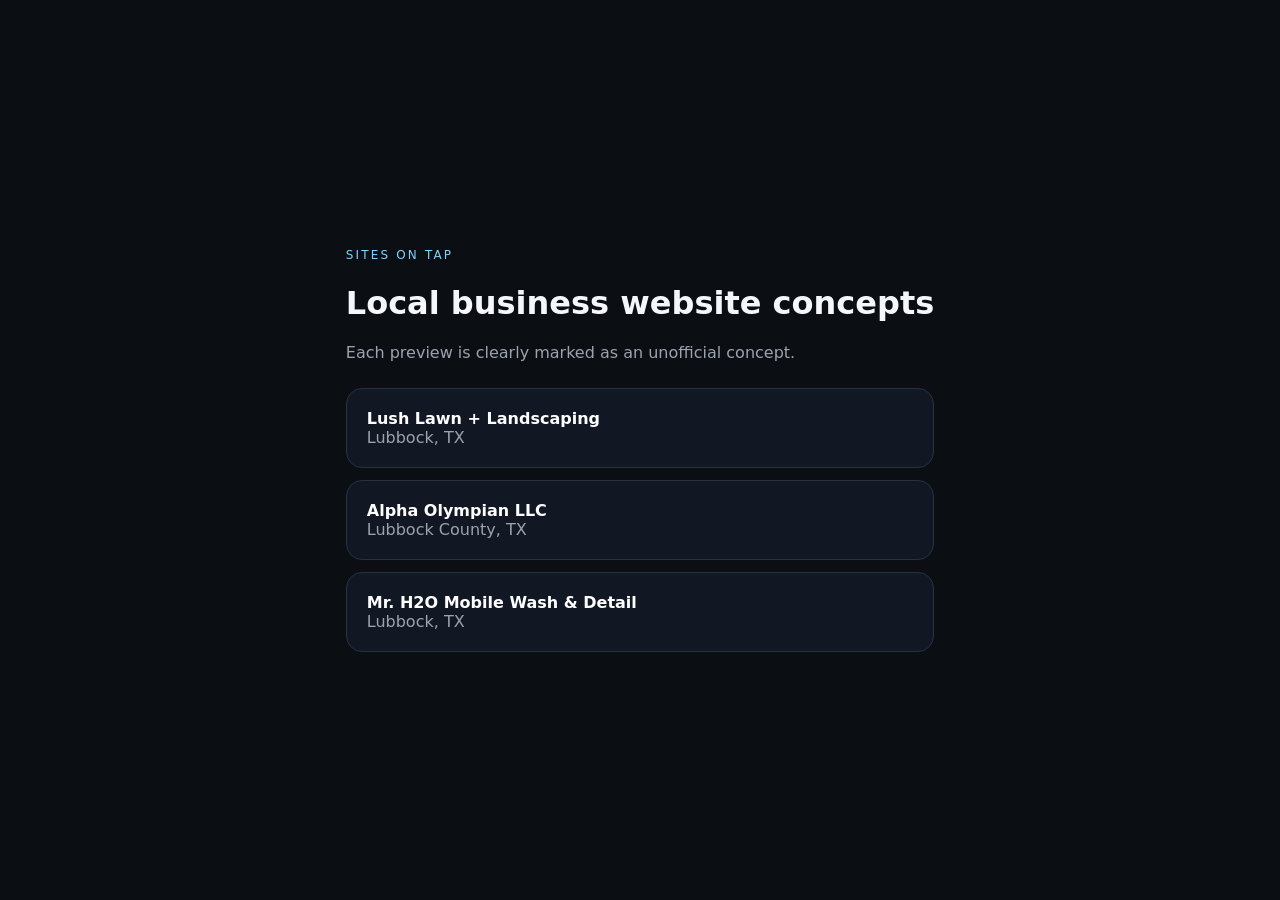
==== index.html @ 1a7951bf "Add first three Sites On Tap business demos" ====
<!doctype html><html><head><meta charset="utf-8"><meta name="viewport" content="width=device-width,initial-scale=1"><title>Sites On Tap — Demo Sites</title><style>body{margin:0;background:#0b0f14;color:#f5f7fa;font-family:Inter,system-ui,sans-serif;min-height:100vh;display:grid;place-items:center}.w{max-width:760px;padding:38px}.e{color:#7dd3fc;letter-spacing:.18em;text-transform:uppercase;font-size:12px}.g{display:grid;gap:12px;margin-top:26px}a{padding:20px;border:1px solid #273241;border-radius:16px;background:#111824;color:white;text-decoration:none}span{color:#9ca3af}</style></head><body><main class="w"><div class="e">Sites On Tap</div><h1>Local business website concepts</h1><p><span>Each preview is clearly marked as an unofficial concept.</span></p><div class="g"><a href="lush-lawn/"><b>Lush Lawn + Landscaping</b><br><span>Lubbock, TX</span></a><a href="alpha-olympian/"><b>Alpha Olympian LLC</b><br><span>Lubbock County, TX</span></a><a href="mr-h2o/"><b>Mr. H2O Mobile Wash & Detail</b><br><span>Lubbock, TX</span></a></div></main></body></html>
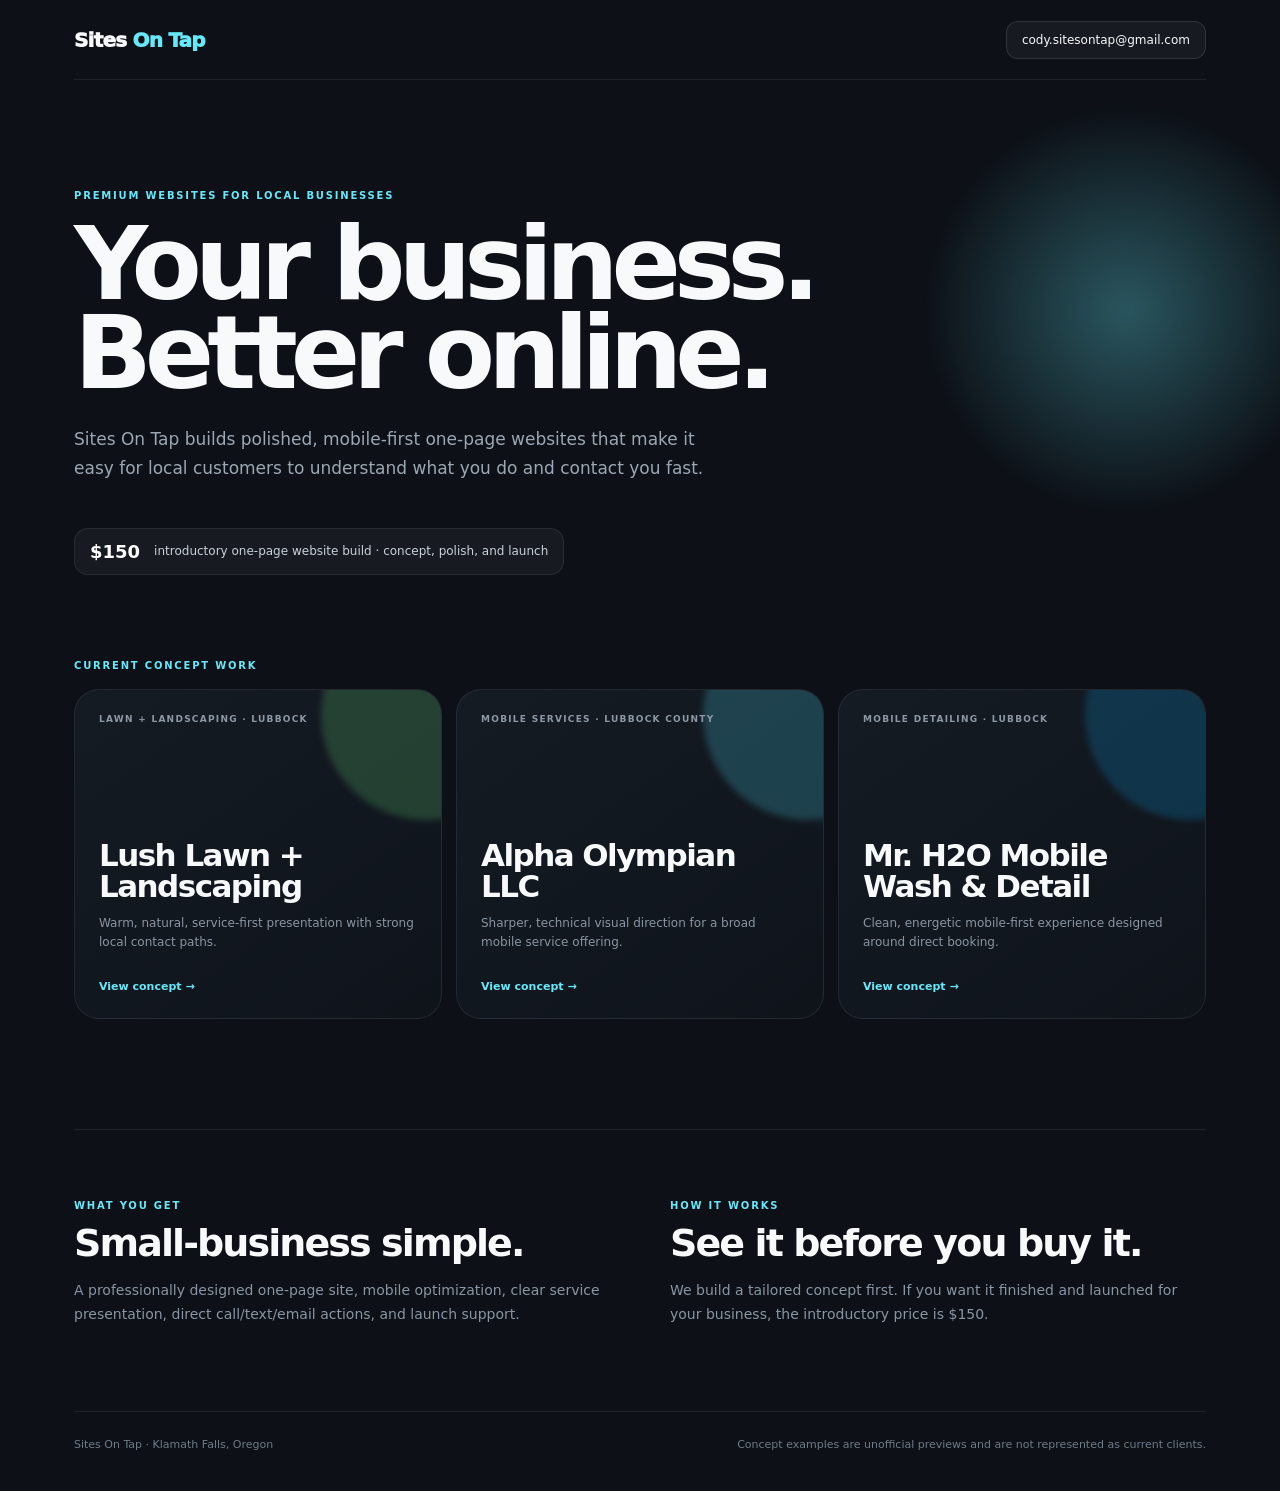
==== commit c634fddd: "Upgrade Sites On Tap portfolio landing page" ====
--- a/index.html
+++ b/index.html
@@ -1 +1,3 @@
-<!doctype html><html><head><meta charset="utf-8"><meta name="viewport" content="width=device-width,initial-scale=1"><title>Sites On Tap — Demo Sites</title><style>body{margin:0;background:#0b0f14;color:#f5f7fa;font-family:Inter,system-ui,sans-serif;min-height:100vh;display:grid;place-items:center}.w{max-width:760px;padding:38px}.e{color:#7dd3fc;letter-spacing:.18em;text-transform:uppercase;font-size:12px}.g{display:grid;gap:12px;margin-top:26px}a{padding:20px;border:1px solid #273241;border-radius:16px;background:#111824;color:white;text-decoration:none}span{color:#9ca3af}</style></head><body><main class="w"><div class="e">Sites On Tap</div><h1>Local business website concepts</h1><p><span>Each preview is clearly marked as an unofficial concept.</span></p><div class="g"><a href="lush-lawn/"><b>Lush Lawn + Landscaping</b><br><span>Lubbock, TX</span></a><a href="alpha-olympian/"><b>Alpha Olympian LLC</b><br><span>Lubbock County, TX</span></a><a href="mr-h2o/"><b>Mr. H2O Mobile Wash & Detail</b><br><span>Lubbock, TX</span></a></div></main></body></html>+<!doctype html><html lang="en"><head><meta charset="utf-8"><meta name="viewport" content="width=device-width,initial-scale=1"><meta name="description" content="Sites On Tap builds polished, mobile-first one-page websites for local businesses."><meta name="theme-color" content="#0d1117"><title>Sites On Tap | Premium Local Business Websites</title><style>
+*{box-sizing:border-box}body{margin:0;font-family:Inter,ui-sans-serif,system-ui,-apple-system,BlinkMacSystemFont,"Segoe UI",sans-serif;background:#0d1117;color:#f7f9fb;-webkit-font-smoothing:antialiased}a{color:inherit;text-decoration:none}.shell{max-width:1180px;margin:auto;padding:0 24px}.nav{height:80px;display:flex;align-items:center;justify-content:space-between;border-bottom:1px solid #ffffff14}.brand{font-weight:950;letter-spacing:-.04em;font-size:20px}.brand i{color:#67e8f9;font-style:normal}.nav a:last-child{font-size:12px;padding:11px 15px;border:1px solid #ffffff1c;border-radius:12px;background:#ffffff0b}.hero{padding:110px 0 85px;position:relative}.hero:after{content:"";position:absolute;width:420px;height:420px;border-radius:50%;right:-130px;top:20px;background:radial-gradient(circle,#67e8f952,transparent 68%);filter:blur(6px);z-index:-1}.eyebrow{color:#67e8f9;font-size:10px;letter-spacing:.18em;text-transform:uppercase;font-weight:900}.hero h1{font-size:clamp(55px,8vw,104px);line-height:.87;letter-spacing:-.07em;margin:18px 0 28px;max-width:930px}.hero p{max-width:650px;color:#9ca7b3;font-size:17px;line-height:1.7}.offer{display:inline-flex;gap:14px;align-items:center;margin-top:28px;padding:12px 15px;border-radius:14px;background:#ffffff0b;border:1px solid #ffffff14;font-size:12px;color:#c9d1d9}.offer b{font-size:18px;color:white}.grid{display:grid;grid-template-columns:repeat(3,1fr);gap:14px;padding-bottom:110px}.card{min-height:330px;padding:24px;border-radius:25px;border:1px solid #ffffff14;background:linear-gradient(145deg,#151b23,#0f141b);display:flex;flex-direction:column;justify-content:space-between;overflow:hidden;position:relative;transition:.25s}.card:hover{transform:translateY(-6px);border-color:#67e8f94d}.card:after{content:"";position:absolute;width:210px;height:210px;border-radius:50%;right:-90px;top:-80px;background:var(--glow);filter:blur(3px)}.tag{position:relative;z-index:2;font-size:9px;text-transform:uppercase;letter-spacing:.14em;color:#8d98a5;font-weight:900}.card h2{position:relative;z-index:2;font-size:31px;line-height:1;letter-spacing:-.05em;margin:0 0 12px}.card p{position:relative;z-index:2;color:#8995a2;font-size:12px;line-height:1.6;margin:0}.open{position:relative;z-index:2;margin-top:28px;display:inline-flex;align-items:center;gap:7px;color:#67e8f9;font-size:11px;font-weight:900}.info{border-top:1px solid #ffffff14;padding:70px 0}.info-grid{display:grid;grid-template-columns:1fr 1fr;gap:60px}.info h3{font-size:38px;letter-spacing:-.05em;margin:10px 0}.info p{color:#8995a2;line-height:1.7;font-size:14px}.footer{border-top:1px solid #ffffff14;padding:26px 0 40px;color:#6f7b87;font-size:11px;display:flex;justify-content:space-between;gap:15px;flex-wrap:wrap}@media(max-width:800px){.hero{padding-top:80px}.grid{grid-template-columns:1fr}.card{min-height:250px}.info-grid{grid-template-columns:1fr}.nav{height:68px}.hero h1{font-size:59px}}@media(max-width:430px){.shell{padding:0 16px}.hero h1{font-size:51px}.hero p{font-size:15px}.offer{align-items:flex-start;flex-direction:column;gap:3px}}
+</style></head><body><div class="shell"><nav class="nav"><div class="brand">Sites <i>On Tap</i></div><a href="mailto:cody.sitesontap@gmail.com">cody.sitesontap@gmail.com</a></nav><header class="hero"><div class="eyebrow">Premium websites for local businesses</div><h1>Your business.<br>Better online.</h1><p>Sites On Tap builds polished, mobile-first one-page websites that make it easy for local customers to understand what you do and contact you fast.</p><div class="offer"><b>$150</b><span>introductory one-page website build · concept, polish, and launch</span></div></header><main><div class="eyebrow" style="margin-bottom:18px">Current concept work</div><section class="grid"><a class="card" style="--glow:#69db7c35" href="lush-lawn/"><span class="tag">Lawn + Landscaping · Lubbock</span><div><h2>Lush Lawn + Landscaping</h2><p>Warm, natural, service-first presentation with strong local contact paths.</p><span class="open">View concept →</span></div></a><a class="card" style="--glow:#4de3ff35" href="alpha-olympian/"><span class="tag">Mobile Services · Lubbock County</span><div><h2>Alpha Olympian LLC</h2><p>Sharper, technical visual direction for a broad mobile service offering.</p><span class="open">View concept →</span></div></a><a class="card" style="--glow:#0ea5e935" href="mr-h2o/"><span class="tag">Mobile Detailing · Lubbock</span><div><h2>Mr. H2O Mobile Wash & Detail</h2><p>Clean, energetic mobile-first experience designed around direct booking.</p><span class="open">View concept →</span></div></a></section><section class="info"><div class="info-grid"><div><div class="eyebrow">What you get</div><h3>Small-business simple.</h3><p>A professionally designed one-page site, mobile optimization, clear service presentation, direct call/text/email actions, and launch support.</p></div><div><div class="eyebrow">How it works</div><h3>See it before you buy it.</h3><p>We build a tailored concept first. If you want it finished and launched for your business, the introductory price is $150.</p></div></div></section></main><footer class="footer"><span>Sites On Tap · Klamath Falls, Oregon</span><span>Concept examples are unofficial previews and are not represented as current clients.</span></footer></div></body></html>
